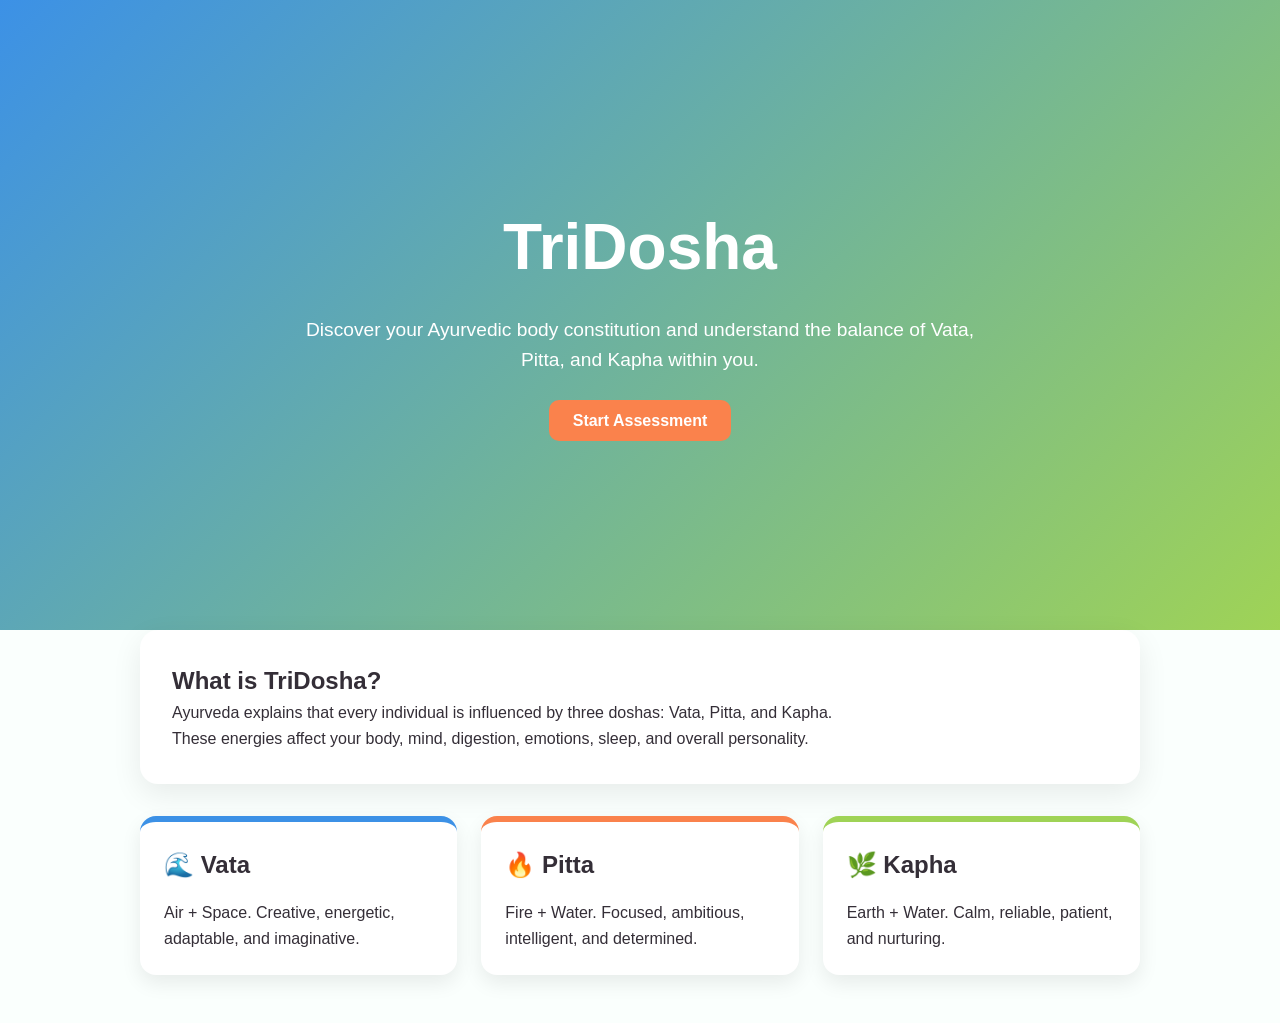
==== Week1_Project/index.html @ ec57988e "Add Week1_Project" ====
<!DOCTYPE html>
<html lang="en">
<head>
    <meta charset="UTF-8">
    <meta name="viewport" content="width=device-width, initial-scale=1.0">
    <title>TriDosha</title>
    <link rel="stylesheet" href="css/style.css">
</head>
<body>

    <header class="hero">
        <div class="hero-content">
            <h1>TriDosha</h1>
            <p>
                Discover your Ayurvedic body constitution and understand
                the balance of Vata, Pitta, and Kapha within you.
            </p>

            <a href="assessment.html" class="btn">
                Start Assessment
            </a>
        </div>
    </header>

    <main class="container">

        <section class="card">
            <h2>What is TriDosha?</h2>

            <p>
                Ayurveda explains that every individual is influenced by
                three doshas: Vata, Pitta, and Kapha.
            </p>

            <p>
                These energies affect your body, mind, digestion,
                emotions, sleep, and overall personality.
            </p>
        </section>

        <section class="dosha-grid">

            <article class="dosha-card vata">
                <h2>🌊 Vata</h2>
                <p>
                    Air + Space. Creative, energetic,
                    adaptable, and imaginative.
                </p>
            </article>

            <article class="dosha-card pitta">
                <h2>🔥 Pitta</h2>
                <p>
                    Fire + Water. Focused, ambitious,
                    intelligent, and determined.
                </p>
            </article>

            <article class="dosha-card kapha">
                <h2>🌿 Kapha</h2>
                <p>
                    Earth + Water. Calm, reliable,
                    patient, and nurturing.
                </p>
            </article>

        </section>

    </main>

</body>
</html>
---- Week1_Project/css/style.css ----
/* ===== RESET ===== */

*{
    margin:0;
    padding:0;
    box-sizing:border-box;
}

:root{
    --vata:#3C91E6;
    --kapha:#9FD356;
    --dark:#342E37;
    --light:#FAFFFD;
    --pitta:#FA824C;
}

/* ===== BODY ===== */

body{
    font-family:'Segoe UI',sans-serif;
    background:var(--light);
    color:var(--dark);
    line-height:1.6;
}

/* ===== HERO ===== */

.hero{
    min-height:70vh;

    display:flex;
    justify-content:center;
    align-items:center;

    text-align:center;

    padding:2rem;

    background:
    linear-gradient(
        135deg,
        var(--vata),
        var(--kapha)
    );

    color:white;
}

.hero-content{
    max-width:700px;
}

.hero h1{
    font-size:4rem;
    margin-bottom:1rem;
}

.hero p{
    font-size:1.2rem;
    margin-bottom:2rem;
}

/* ===== PAGE HEADER ===== */

.page-header{
    text-align:center;
    padding:3rem 1rem;
}

.page-header h1{
    color:var(--dark);
    margin-bottom:1rem;
}

/* ===== CONTAINER ===== */

.container{
    width:90%;
    max-width:1000px;
    margin:auto;
    padding-bottom:3rem;
}

/* ===== BUTTON ===== */

.btn,
button{
    background:var(--pitta);
    color:white;

    border:none;
    border-radius:10px;

    padding:12px 24px;

    text-decoration:none;
    font-weight:600;

    cursor:pointer;

    transition:.3s;
}

.btn:hover,
button:hover{
    transform:translateY(-2px);
    opacity:.9;
}

button:disabled{
    opacity:.5;
    cursor:not-allowed;
}

/* ===== CARDS ===== */

.card,
.quiz-card,
.result-card{
    background:white;

    padding:2rem;

    margin-bottom:2rem;

    border-radius:18px;

    box-shadow:
    0 10px 30px rgba(0,0,0,.08);
}

/* ===== DOSHA GRID ===== */

.dosha-grid{
    display:grid;
    grid-template-columns:
    repeat(auto-fit,minmax(250px,1fr));

    gap:1.5rem;
}

.dosha-card{
    background:white;

    padding:1.5rem;

    border-radius:16px;

    box-shadow:
    0 8px 20px rgba(0,0,0,.08);
}

.dosha-card h2{
    margin-bottom:1rem;
}

.vata{
    border-top:6px solid var(--vata);
}

.pitta{
    border-top:6px solid var(--pitta);
}

.kapha{
    border-top:6px solid var(--kapha);
}

/* ===== QUIZ ===== */

.quiz-card{
    max-width:800px;
    margin:auto;
}

#question-text{
    margin-bottom:2rem;
}

/* ===== OPTIONS ===== */

.options-container{
    display:flex;
    flex-direction:column;
    gap:1rem;
}

.option{
    padding:1rem;

    border:2px solid #ddd;
    border-radius:12px;

    cursor:pointer;

    transition:.3s;
}

.option:hover{
    border-color:var(--vata);
    background:#f5fbff;
}

.option input{
    margin-right:10px;
}

/* ===== BUTTON GROUP ===== */

.button-group{
    display:flex;
    justify-content:center;
    gap:1rem;

    margin-top:2rem;
}

/* ===== PROGRESS ===== */

.progress-container{
    text-align:center;
    margin-bottom:1rem;
}

#progress-text{
    font-weight:600;
}

/* ===== RESULTS ===== */

.primary-result{
    color:var(--pitta);
    font-size:2rem;
    font-weight:bold;
    margin-bottom:1rem;
}

.secondary-result{
    color:var(--vata);
    font-size:1.5rem;
    font-weight:bold;
    margin-bottom:1rem;
}

.tertiary-result{
    color:var(--kapha);
    font-size:1.2rem;
    font-weight:bold;
}

.score-row{
    display:flex;
    justify-content:space-between;

    padding:.8rem 0;

    border-bottom:1px solid #eee;
}

#dosha-description{
    line-height:1.8;
}

.center{
    text-align:center;
    margin-top:2rem;
}

/* ===== RESPONSIVE ===== */

@media(max-width:768px){

    .hero h1{
        font-size:2.8rem;
    }

    .button-group{
        flex-direction:column;
    }

    button{
        width:100%;
    }
}
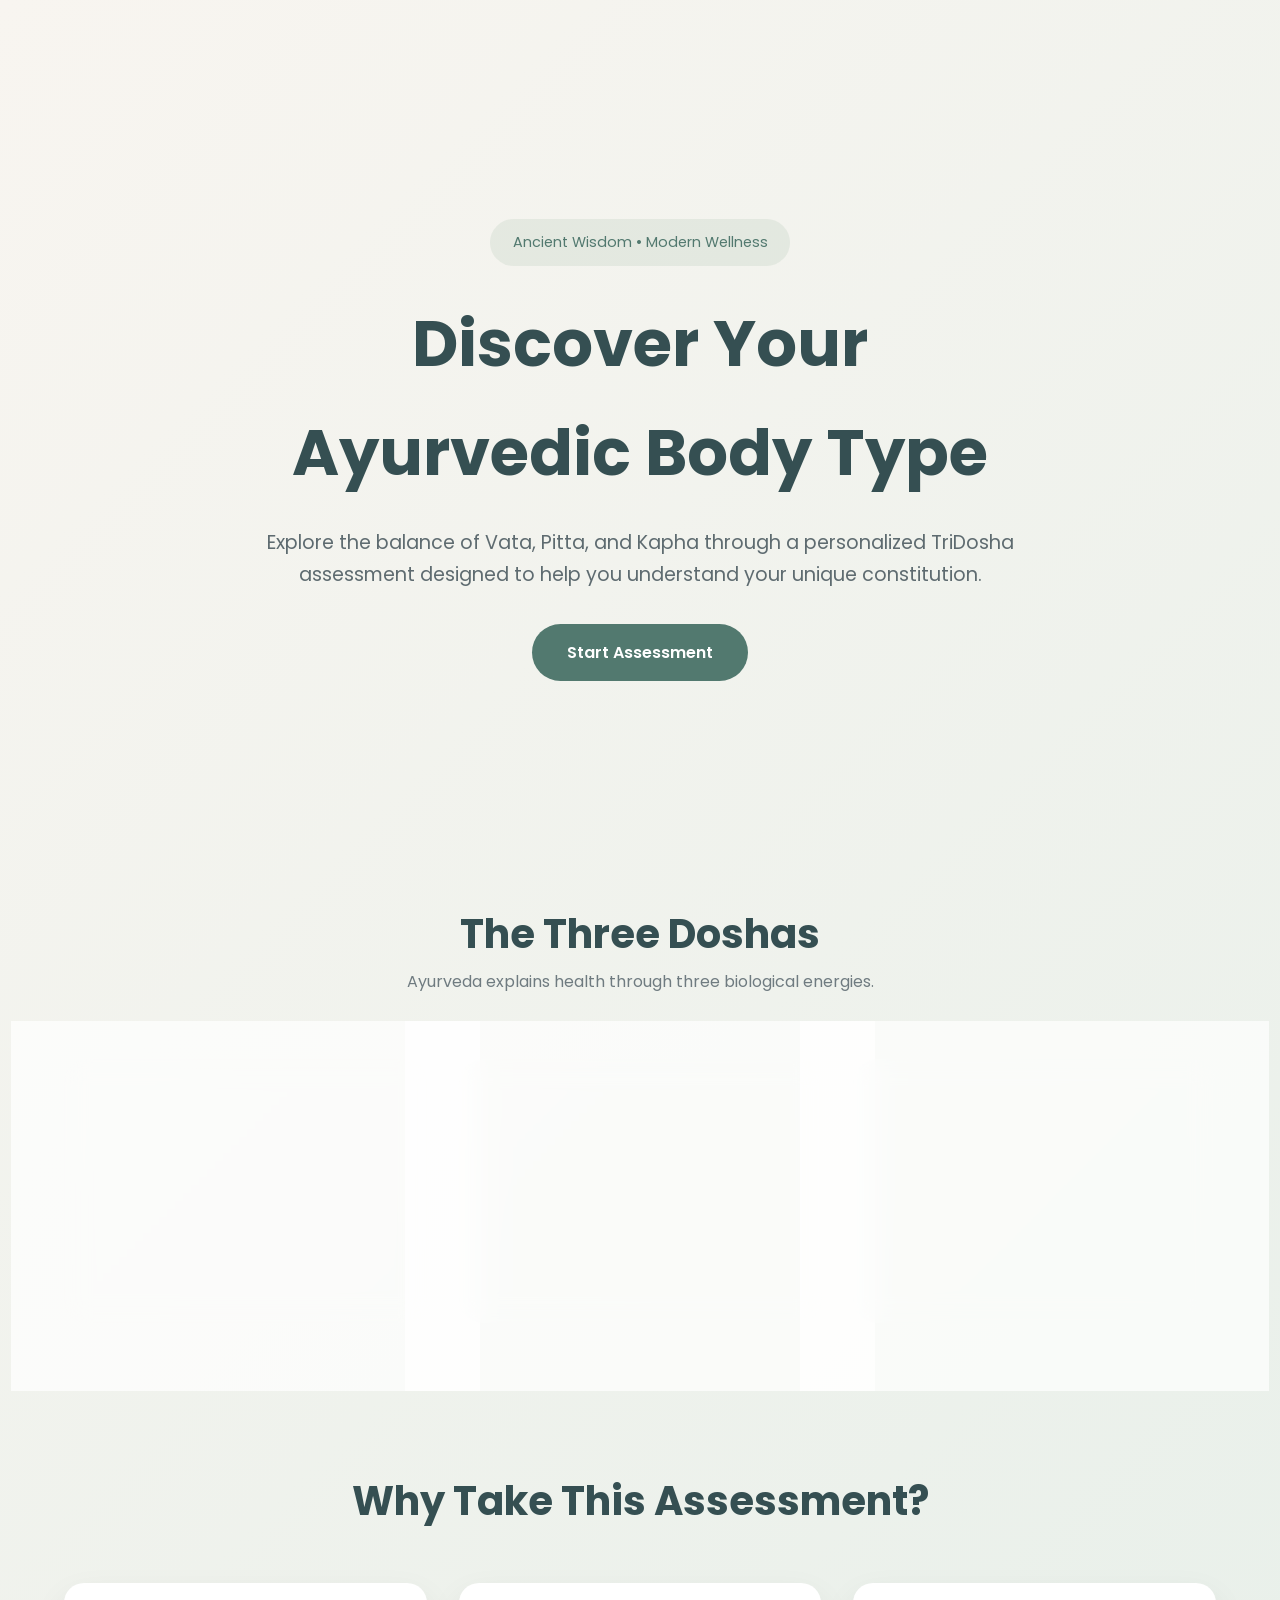
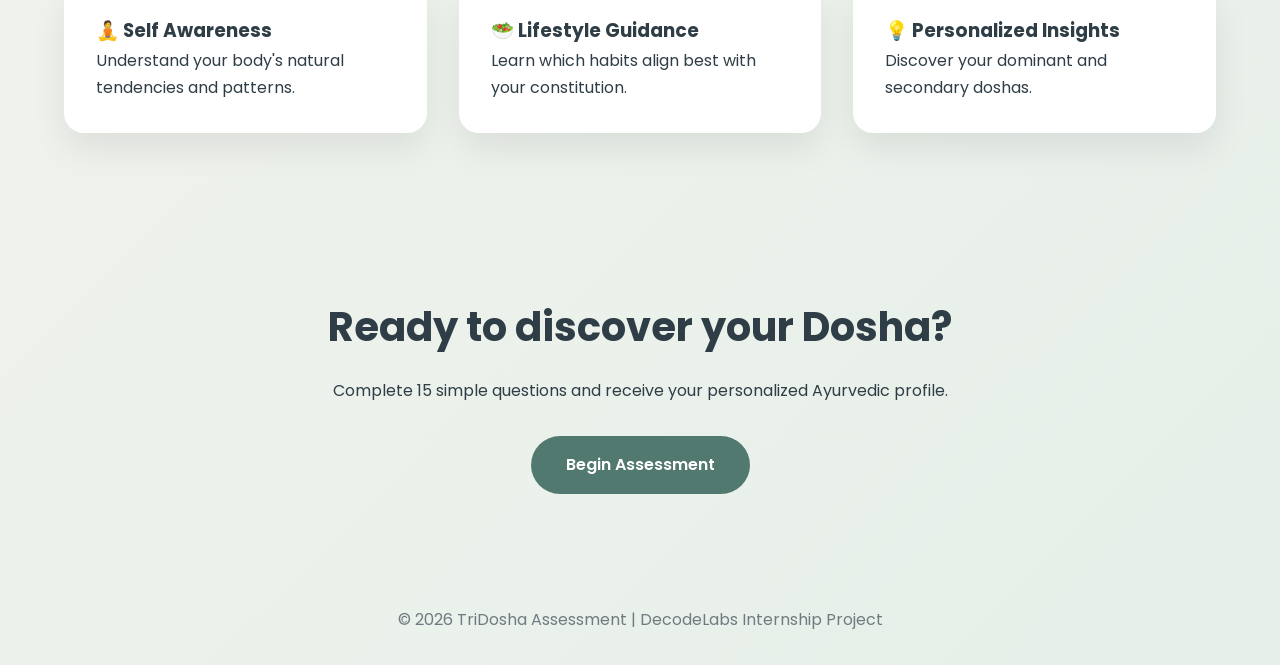
==== commit 4a1f8322: "new version update" ====
--- a/Week1_Project/index.html
+++ b/Week1_Project/index.html
@@ -1,72 +1,173 @@
 <!DOCTYPE html>
 <html lang="en">
+
 <head>
     <meta charset="UTF-8">
     <meta name="viewport" content="width=device-width, initial-scale=1.0">
-    <title>TriDosha</title>
+    <title>TriDosha Assessment</title>
+
     <link rel="stylesheet" href="css/style.css">
+
+    <link rel="preconnect" href="https://fonts.googleapis.com">
+    <link href="https://fonts.googleapis.com/css2?family=Poppins:wght@300;400;500;600;700&display=swap"
+        rel="stylesheet">
 </head>
+
 <body>
 
-    <header class="hero">
+    <!-- HERO SECTION -->
+
+    <section class="hero">
+
         <div class="hero-content">
-            <h1>TriDosha</h1>
+
+            <span class="hero-tag">
+                Ancient Wisdom • Modern Wellness
+            </span>
+
+            <h1>
+                Discover Your Ayurvedic Body Type
+            </h1>
+
             <p>
-                Discover your Ayurvedic body constitution and understand
-                the balance of Vata, Pitta, and Kapha within you.
+                Explore the balance of Vata, Pitta, and Kapha through a
+                personalized TriDosha assessment designed to help you
+                understand your unique constitution.
+            </p>
+
+            <a href="assessment.html" class="btn hero-btn">
+                Start Assessment
+            </a>
+
+        </div>
+
+    </section>
+
+    <!-- DOSHAS -->
+
+    <section class="container">
+
+        <div class="section-title">
+            <h2>The Three Doshas</h2>
+            <p>
+                Ayurveda explains health through three biological energies.
+            </p>
+        </div>
+
+        <div class="dosha-grid">
+
+            <div class="dosha-card vata">
+                <div class="dosha-icon">🌬️</div>
+
+                <h3>Vata</h3>
+
+                <p>
+                    Energy of movement, creativity, flexibility and
+                    communication.
+                </p>
+            </div>
+
+            <div class="dosha-card pitta">
+                <div class="dosha-icon">🔥</div>
+
+                <h3>Pitta</h3>
+
+                <p>
+                    Energy of transformation, leadership,
+                    focus and ambition.
+                </p>
+            </div>
+
+            <div class="dosha-card kapha">
+                <div class="dosha-icon">🌿</div>
+
+                <h3>Kapha</h3>
+
+                <p>
+                    Energy of stability, strength,
+                    calmness and endurance.
+                </p>
+            </div>
+
+        </div>
+
+    </section>
+
+    <!-- BENEFITS -->
+
+    <section class="benefits">
+
+        <div class="container">
+
+            <div class="section-title">
+                <h2>Why Take This Assessment?</h2>
+            </div>
+
+            <div class="benefits-grid">
+
+                <div class="benefit-card">
+                    <h3>🧘 Self Awareness</h3>
+
+                    <p>
+                        Understand your body's natural tendencies and patterns.
+                    </p>
+                </div>
+
+                <div class="benefit-card">
+                    <h3>🥗 Lifestyle Guidance</h3>
+
+                    <p>
+                        Learn which habits align best with your constitution.
+                    </p>
+                </div>
+
+                <div class="benefit-card">
+                    <h3>💡 Personalized Insights</h3>
+
+                    <p>
+                        Discover your dominant and secondary doshas.
+                    </p>
+                </div>
+
+            </div>
+
+        </div>
+
+    </section>
+
+    <!-- CTA -->
+
+    <section class="cta">
+
+        <div class="container">
+
+            <h2>
+                Ready to discover your Dosha?
+            </h2>
+
+            <p>
+                Complete 15 simple questions and receive your personalized
+                Ayurvedic profile.
             </p>
 
             <a href="assessment.html" class="btn">
-                Start Assessment
+                Begin Assessment
             </a>
+
         </div>
-    </header>
 
-    <main class="container">
+    </section>
 
-        <section class="card">
-            <h2>What is TriDosha?</h2>
+    <!-- FOOTER -->
 
-            <p>
-                Ayurveda explains that every individual is influenced by
-                three doshas: Vata, Pitta, and Kapha.
-            </p>
+    <footer>
 
-            <p>
-                These energies affect your body, mind, digestion,
-                emotions, sleep, and overall personality.
-            </p>
-        </section>
+        <p>
+            © 2026 TriDosha Assessment | DecodeLabs Internship Project
+        </p>
 
-        <section class="dosha-grid">
-
-            <article class="dosha-card vata">
-                <h2>🌊 Vata</h2>
-                <p>
-                    Air + Space. Creative, energetic,
-                    adaptable, and imaginative.
-                </p>
-            </article>
-
-            <article class="dosha-card pitta">
-                <h2>🔥 Pitta</h2>
-                <p>
-                    Fire + Water. Focused, ambitious,
-                    intelligent, and determined.
-                </p>
-            </article>
-
-            <article class="dosha-card kapha">
-                <h2>🌿 Kapha</h2>
-                <p>
-                    Earth + Water. Calm, reliable,
-                    patient, and nurturing.
-                </p>
-            </article>
-
-        </section>
-
-    </main>
+    </footer>
 
 </body>
+
 </html>
--- a/Week1_Project/css/style.css
+++ b/Week1_Project/css/style.css
@@ -1,4 +1,6 @@
-/* ===== RESET ===== */
+/* =========================
+   RESET
+========================= */
 
 *{
     margin:0;
@@ -6,279 +8,483 @@
     box-sizing:border-box;
 }
 
+html{
+    scroll-behavior:smooth;
+}
+
+body{
+    font-family:'Poppins',sans-serif;
+    background:linear-gradient(
+        135deg,
+        #F8F5F0,
+        #E6EFE9
+    );
+    color:#2F3E46;
+    line-height:1.7;
+}
+
+/* =========================
+   COLORS
+========================= */
+
 :root{
-    --vata:#3C91E6;
-    --kapha:#9FD356;
-    --dark:#342E37;
-    --light:#FAFFFD;
-    --pitta:#FA824C;
-}
-
-/* ===== BODY ===== */
-
-body{
-    font-family:'Segoe UI',sans-serif;
-    background:var(--light);
-    color:var(--dark);
-    line-height:1.6;
-}
-
-/* ===== HERO ===== */
+    --sage:#84A98C;
+    --forest:#52796F;
+    --dark:#354F52;
+    --cream:#F8F5F0;
+    --gold:#DDA15E;
+
+    --vata:#8EC5FC;
+    --pitta:#FF8A65;
+    --kapha:#81C784;
+
+    --shadow:0 15px 35px rgba(0,0,0,0.08);
+}
+
+/* =========================
+   CONTAINER
+========================= */
+
+.container{
+    width:90%;
+    max-width:1200px;
+    margin:auto;
+}
+
+/* =========================
+   HERO
+========================= */
 
 .hero{
-    min-height:70vh;
-
+    min-height:100vh;
     display:flex;
     justify-content:center;
     align-items:center;
-
-    text-align:center;
-
-    padding:2rem;
-
-    background:
-    linear-gradient(
-        135deg,
-        var(--vata),
-        var(--kapha)
-    );
-
-    color:white;
+    text-align:center;
+    padding:2rem;
 }
 
 .hero-content{
-    max-width:700px;
+    max-width:800px;
+}
+
+.hero-tag{
+    display:inline-block;
+    background:rgba(132,169,140,.15);
+    color:var(--forest);
+    padding:.7rem 1.4rem;
+    border-radius:50px;
+    font-size:.9rem;
+    margin-bottom:1.5rem;
 }
 
 .hero h1{
     font-size:4rem;
-    margin-bottom:1rem;
+    color:var(--dark);
+    margin-bottom:1.2rem;
 }
 
 .hero p{
     font-size:1.2rem;
+    color:#5e6b70;
     margin-bottom:2rem;
 }
 
-/* ===== PAGE HEADER ===== */
-
-.page-header{
-    text-align:center;
-    padding:3rem 1rem;
-}
-
-.page-header h1{
+/* =========================
+   BUTTONS
+========================= */
+
+.btn{
+    display:inline-block;
+    text-decoration:none;
+    border:none;
+    cursor:pointer;
+    background:var(--forest);
+    color:white;
+    padding:15px 35px;
+    border-radius:50px;
+    font-size:1rem;
+    font-weight:600;
+    transition:.3s;
+}
+
+.btn:hover{
+    transform:translateY(-4px);
+    box-shadow:0 10px 20px rgba(0,0,0,.15);
+}
+
+.secondary-btn{
+    background:#dce7df;
     color:var(--dark);
+}
+
+.submit-btn{
+    background:var(--gold);
+}
+
+/* =========================
+   SECTION TITLES
+========================= */
+
+.section-title{
+    text-align:center;
+    margin-bottom:3rem;
+}
+
+.section-title h2{
+    font-size:2.5rem;
+    color:var(--dark);
+}
+
+.section-title p{
+    color:#6f7b80;
+}
+
+/* =========================
+   DOSHA CARDS
+========================= */
+
+.dosha-grid{
+    display:grid;
+    grid-template-columns:repeat(auto-fit,minmax(280px,1fr));
+    gap:2rem;
+    margin:4rem 0;
+}
+
+.dosha-card{
+    background:rgba(255,255,255,.7);
+    backdrop-filter:blur(12px);
+    padding:2rem;
+    border-radius:25px;
+    text-align:center;
+    box-shadow:var(--shadow);
+    transition:.3s;
+}
+
+.dosha-card:hover{
+    transform:translateY(-10px);
+}
+
+.dosha-icon{
+    font-size:3rem;
     margin-bottom:1rem;
 }
 
-/* ===== CONTAINER ===== */
-
-.container{
-    width:90%;
-    max-width:1000px;
+.dosha-card h3{
+    margin-bottom:1rem;
+}
+
+/* =========================
+   BENEFITS
+========================= */
+
+.benefits{
+    padding:5rem 0;
+}
+
+.benefits-grid{
+    display:grid;
+    grid-template-columns:repeat(auto-fit,minmax(280px,1fr));
+    gap:2rem;
+}
+
+.benefit-card{
+    background:white;
+    padding:2rem;
+    border-radius:20px;
+    box-shadow:var(--shadow);
+}
+
+/* =========================
+   CTA
+========================= */
+
+.cta{
+    text-align:center;
+    padding:5rem 1rem;
+}
+
+.cta h2{
+    font-size:2.5rem;
+    margin-bottom:1rem;
+}
+
+.cta p{
+    margin-bottom:2rem;
+}
+
+/* =========================
+   ASSESSMENT
+========================= */
+
+.assessment-header{
+    text-align:center;
+    padding:4rem 1rem 2rem;
+}
+
+.assessment-header h1{
+    font-size:3rem;
+    margin-bottom:1rem;
+}
+
+.quiz-wrapper{
+    max-width:900px;
     margin:auto;
-    padding-bottom:3rem;
-}
-
-/* ===== BUTTON ===== */
-
-.btn,
-button{
-    background:var(--pitta);
-    color:white;
-
-    border:none;
-    border-radius:10px;
-
-    padding:12px 24px;
-
-    text-decoration:none;
+    padding-bottom:4rem;
+}
+
+/* =========================
+   PROGRESS BAR
+========================= */
+
+.progress-section{
+    margin-bottom:2rem;
+}
+
+.progress-info{
+    display:flex;
+    justify-content:space-between;
+    margin-bottom:.7rem;
     font-weight:600;
-
+}
+
+.progress-bar{
+    height:14px;
+    background:#dce7df;
+    border-radius:30px;
+    overflow:hidden;
+}
+
+#progress-fill{
+    height:100%;
+    width:0%;
+    background:linear-gradient(
+        90deg,
+        var(--forest),
+        var(--sage)
+    );
+    transition:.4s ease;
+}
+
+/* =========================
+   QUESTION CARD
+========================= */
+
+.question-card{
+    background:white;
+    border-radius:25px;
+    padding:2.5rem;
+    box-shadow:var(--shadow);
+}
+
+.question-card h2{
+    margin-bottom:2rem;
+    color:var(--dark);
+}
+
+/* =========================
+   OPTIONS
+========================= */
+
+.options-container{
+    display:flex;
+    flex-direction:column;
+    gap:1rem;
+}
+
+.option{
+    padding:18px;
+    border:2px solid #e5e5e5;
+    border-radius:15px;
     cursor:pointer;
-
     transition:.3s;
-}
-
-.btn:hover,
-button:hover{
-    transform:translateY(-2px);
-    opacity:.9;
-}
-
-button:disabled{
-    opacity:.5;
-    cursor:not-allowed;
-}
-
-/* ===== CARDS ===== */
-
-.card,
-.quiz-card,
+    display:flex;
+    align-items:center;
+    gap:12px;
+}
+
+.option:hover{
+    border-color:var(--forest);
+    transform:translateX(6px);
+}
+
+.option input{
+    accent-color:var(--forest);
+    transform:scale(1.2);
+}
+
+/* =========================
+   BUTTON GROUP
+========================= */
+
+.button-group{
+    margin-top:2rem;
+    display:flex;
+    justify-content:center;
+    gap:1rem;
+    flex-wrap:wrap;
+}
+
+/* =========================
+   RESULTS PAGE
+========================= */
+
+.results-header{
+    text-align:center;
+    padding:4rem 1rem;
+}
+
+.result-badge{
+    background:rgba(132,169,140,.15);
+    color:var(--forest);
+    padding:.7rem 1.4rem;
+    border-radius:50px;
+}
+
+.results-header h1{
+    margin-top:1rem;
+    font-size:3rem;
+}
+
+.primary-card{
+    text-align:center;
+}
+
+.primary-dosha{
+    font-size:3rem;
+    font-weight:700;
+    color:var(--forest);
+    margin-top:1rem;
+}
+
+.ranking-grid{
+    display:grid;
+    grid-template-columns:repeat(auto-fit,minmax(280px,1fr));
+    gap:2rem;
+    margin:2rem 0;
+}
+
 .result-card{
     background:white;
-
-    padding:2rem;
-
+    border-radius:25px;
+    padding:2rem;
+    box-shadow:var(--shadow);
     margin-bottom:2rem;
-
-    border-radius:18px;
-
-    box-shadow:
-    0 10px 30px rgba(0,0,0,.08);
-}
-
-/* ===== DOSHA GRID ===== */
-
-.dosha-grid{
+}
+
+/* =========================
+   SCORES
+========================= */
+
+.score-item{
+    margin:1.5rem 0;
+}
+
+.score-label{
+    display:flex;
+    justify-content:space-between;
+    margin-bottom:.5rem;
+}
+
+.score-bar{
+    height:12px;
+    background:#e8ece8;
+    border-radius:30px;
+    overflow:hidden;
+}
+
+.vata-fill,
+.pitta-fill,
+.kapha-fill{
+    height:100%;
+    width:0%;
+    transition:1s ease;
+}
+
+.vata-fill{
+    background:var(--vata);
+}
+
+.pitta-fill{
+    background:var(--pitta);
+}
+
+.kapha-fill{
+    background:var(--kapha);
+}
+
+/* =========================
+   INSIGHTS
+========================= */
+
+.insight-grid{
     display:grid;
-    grid-template-columns:
-    repeat(auto-fit,minmax(250px,1fr));
-
-    gap:1.5rem;
-}
-
-.dosha-card{
+    grid-template-columns:repeat(auto-fit,minmax(280px,1fr));
+    gap:2rem;
+}
+
+.insight-card{
     background:white;
-
-    padding:1.5rem;
-
-    border-radius:16px;
-
-    box-shadow:
-    0 8px 20px rgba(0,0,0,.08);
-}
-
-.dosha-card h2{
-    margin-bottom:1rem;
-}
-
-.vata{
-    border-top:6px solid var(--vata);
-}
-
-.pitta{
-    border-top:6px solid var(--pitta);
-}
-
-.kapha{
-    border-top:6px solid var(--kapha);
-}
-
-/* ===== QUIZ ===== */
-
-.quiz-card{
-    max-width:800px;
-    margin:auto;
-}
-
-#question-text{
-    margin-bottom:2rem;
-}
-
-/* ===== OPTIONS ===== */
-
-.options-container{
-    display:flex;
-    flex-direction:column;
-    gap:1rem;
-}
-
-.option{
-    padding:1rem;
-
-    border:2px solid #ddd;
-    border-radius:12px;
-
-    cursor:pointer;
-
-    transition:.3s;
-}
-
-.option:hover{
-    border-color:var(--vata);
-    background:#f5fbff;
-}
-
-.option input{
-    margin-right:10px;
-}
-
-/* ===== BUTTON GROUP ===== */
-
-.button-group{
+    padding:2rem;
+    border-radius:20px;
+    box-shadow:var(--shadow);
+}
+
+/* =========================
+   ACTIONS
+========================= */
+
+.action-section{
+    text-align:center;
+    margin:3rem 0;
     display:flex;
     justify-content:center;
     gap:1rem;
-
-    margin-top:2rem;
-}
-
-/* ===== PROGRESS ===== */
-
-.progress-container{
-    text-align:center;
-    margin-bottom:1rem;
-}
-
-#progress-text{
-    font-weight:600;
-}
-
-/* ===== RESULTS ===== */
-
-.primary-result{
-    color:var(--pitta);
-    font-size:2rem;
-    font-weight:bold;
-    margin-bottom:1rem;
-}
-
-.secondary-result{
-    color:var(--vata);
-    font-size:1.5rem;
-    font-weight:bold;
-    margin-bottom:1rem;
-}
-
-.tertiary-result{
-    color:var(--kapha);
-    font-size:1.2rem;
-    font-weight:bold;
-}
-
-.score-row{
-    display:flex;
-    justify-content:space-between;
-
-    padding:.8rem 0;
-
-    border-bottom:1px solid #eee;
-}
-
-#dosha-description{
-    line-height:1.8;
-}
-
-.center{
-    text-align:center;
-    margin-top:2rem;
-}
-
-/* ===== RESPONSIVE ===== */
+    flex-wrap:wrap;
+}
+
+/* =========================
+   FOOTER
+========================= */
+
+footer{
+    text-align:center;
+    padding:2rem;
+    color:#6f7b80;
+}
+
+/* =========================
+   RESPONSIVE
+========================= */
 
 @media(max-width:768px){
 
     .hero h1{
-        font-size:2.8rem;
+        font-size:2.5rem;
+    }
+
+    .assessment-header h1{
+        font-size:2.2rem;
+    }
+
+    .results-header h1{
+        font-size:2.2rem;
+    }
+
+    .question-card{
+        padding:1.5rem;
+    }
+
+    .primary-dosha{
+        font-size:2rem;
+    }
+
+    .btn{
+        width:100%;
+        text-align:center;
     }
 
     .button-group{
         flex-direction:column;
     }
-
-    button{
-        width:100%;
-    }
 }
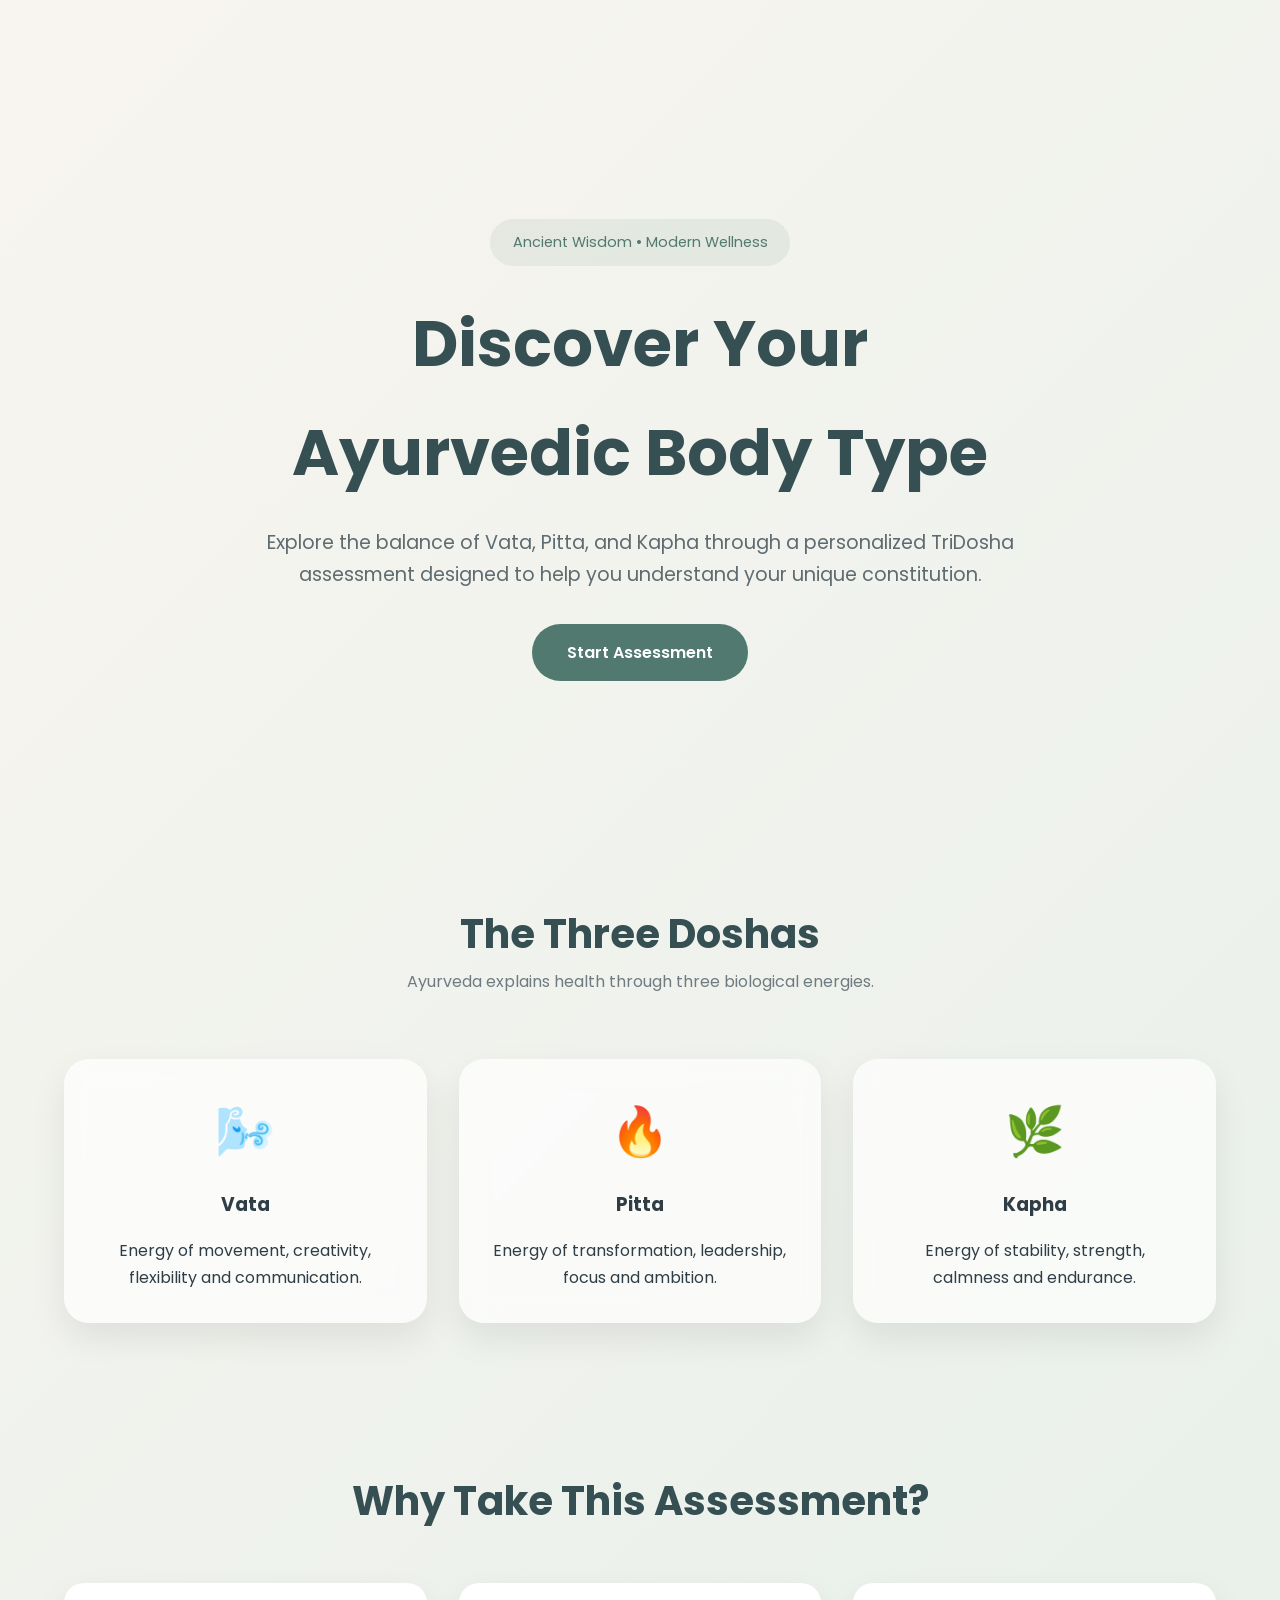
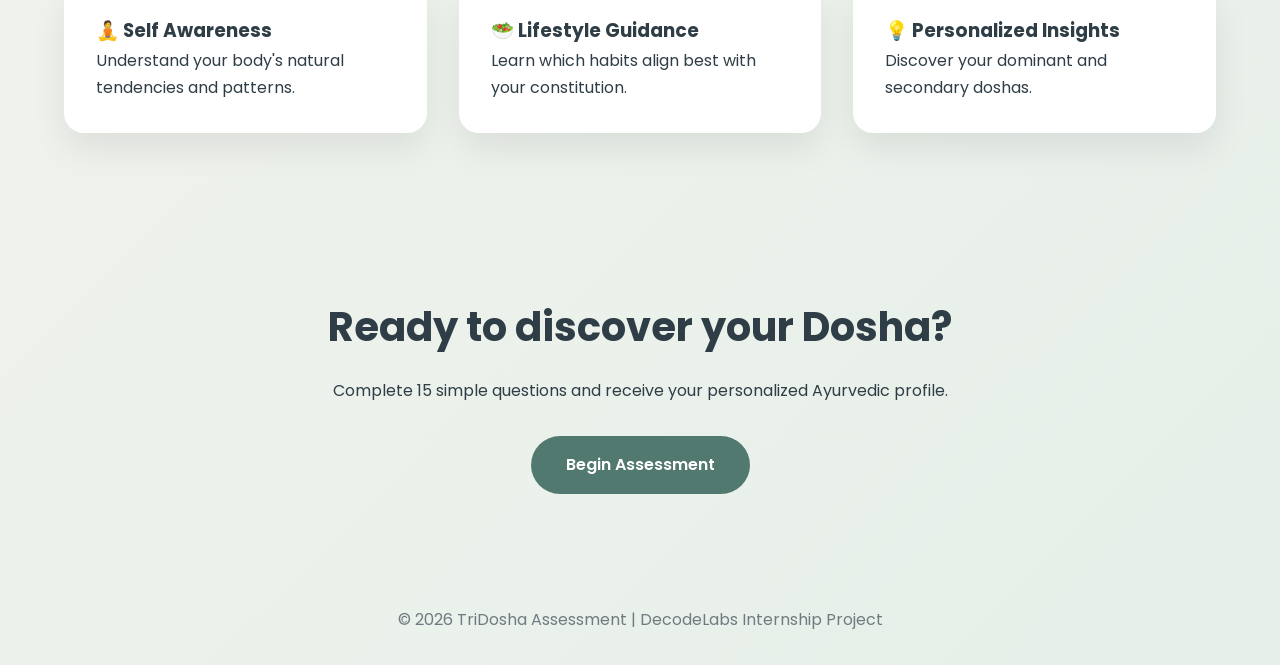
==== commit 51919981: "new changes" ====
--- a/Week1_Project/index.html
+++ b/Week1_Project/index.html
@@ -4,7 +4,7 @@
 <head>
     <meta charset="UTF-8">
     <meta name="viewport" content="width=device-width, initial-scale=1.0">
-    <title>TriDosha Assessment</title>
+    <title>TriDosha</title>
 
     <link rel="stylesheet" href="css/style.css">
 
